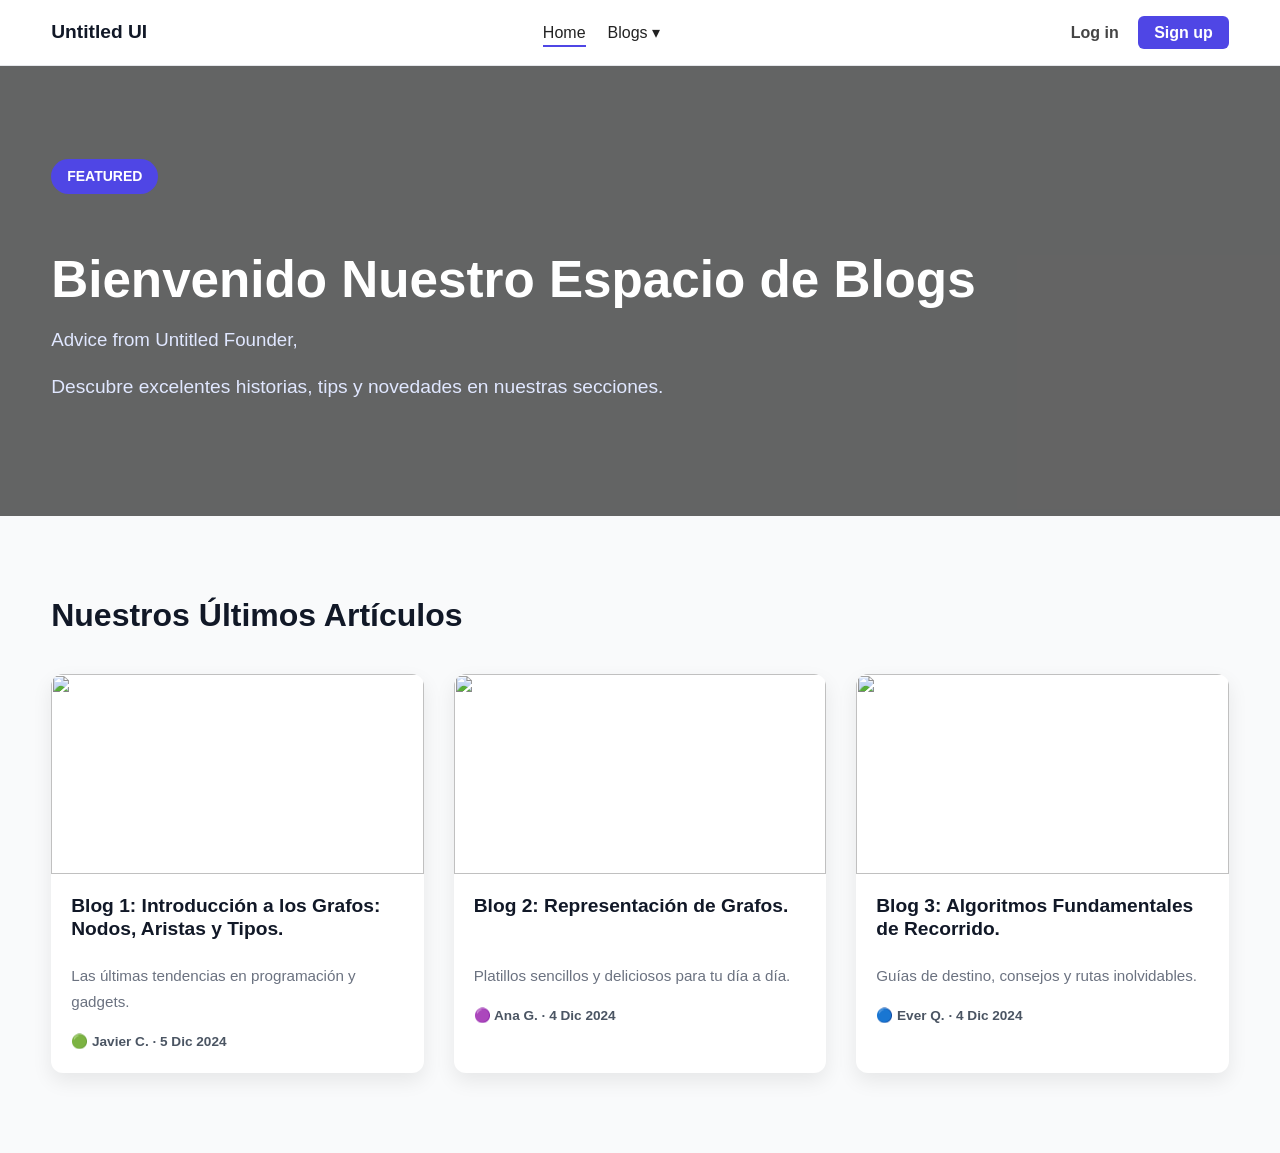
==== index.html @ 1197efa0 "proyecto blogs" ====
<!DOCTYPE html>
<html lang="es">
<head>
    <meta charset="UTF-8">
    <meta name="viewport" content="width=device-width, initial-scale=1.0">
    <title>Home – Blogs</title>
    <link rel="stylesheet" href="style.css"> 
</head>
<body>

<header class="navbar">
    <div class="nav-container">
        <div class="logo">Untitled UI</div>
        <nav>
            <ul class="nav-links">
                <li><a href="index.html" class="active">Home</a></li> 

                <li class="dropdown">
                    <a href="#">Blogs ▾</a>
                    <ul class="dropdown-menu">
                        <li><a href="blog1.html">Introducción a los Grafos</a></li>
                        <li><a href="blog2.html">Representación de Grafos</a></li>
                        <li><a href="blog3.html">Algoritmos de Recorrido</a></li>
                    </ul>
                </li>
            </ul>
        </nav>

        <div class="auth-buttons">
            <a href="#" class="login">Log in</a>
            <a href="#" class="signup">Sign up</a>
        </div>
    </div>
</header>

<section class="hero">
    <div class="hero-content">
        <span class="badge">FEATURED</span>
        <h1>Bienvenido Nuestro Espacio de Blogs</h1>
        <h3>Advice from Untitled Founder,</h3>
        <p>Descubre excelentes historias, tips y novedades en nuestras secciones.</p>
    </div>
</section>

<section class="articles">
    <h2>Nuestros Últimos Artículos</h2>

    <div class="articles-grid">

        <a href="blog1.html" class="card">
            <img src="https://images.unsplash.com/photo-1518770660439-4636190af475?auto=format&fit=crop&w=800&q=60" alt="">
            <div class="card-content">
                <h3>Blog 1: Introducción a los Grafos: Nodos, Aristas y Tipos.</h3>
                <p>Las últimas tendencias en programación y gadgets.</p>
                <span class="meta">🟢 Javier C. · 5 Dic 2024</span>
            </div>
        </a>

        <a href="blog2.html" class="card">
            <img src="https://images.unsplash.com/photo-1526378722484-c1a0a27cb1c7?auto=format&fit=crop&w=800&q=60" alt="">
            <div class="card-content">
                <h3>Blog 2: Representación de Grafos.</h3>
                <p>Platillos sencillos y deliciosos para tu día a día.</p>
                <span class="meta">🟣 Ana G. · 4 Dic 2024</span>
            </div>
        </a>

        <a href="blog3.html" class="card">
            <img src="https://images.unsplash.com/photo-1503676260728-1c00da094a0b?auto=format&fit=crop&w=800&q=60" alt="">
            <div class="card-content">
                <h3>Blog 3: Algoritmos Fundamentales de Recorrido.</h3>
                <p>Guías de destino, consejos y rutas inolvidables.</p>
                <span class="meta">🔵 Ever Q. · 4 Dic 2024</span>
            </div>
        </a>

    </div>
</section>

</body>
</html>
---- style.css ----
/* --------------------------------------------------------------------------------------- */
/* BLOG STYLESHEET - ORGANIZACIÓN PROFESIONAL                     */
/* --------------------------------------------------------------------------------------- */

/*
| TABLA DE CONTENIDO:
| 1. GLOBAL & RESET
| 2. NAVBAR & HEADER
| 3. HERO BANNER
| 4. HOME GRID (TARJETAS DE ARTÍCULOS)
| 5. BLOG TEMPLATE (PÁGINAS INTERNAS)
| 6. RESPONSIVIDAD (MEDIA QUERIES)
*/

/* --------------------------------------------------------------------------------------- */
/* 1. GLOBAL & RESET */
/* --------------------------------------------------------------------------------------- */

/* Asumiendo que 'Inter' se importa en el HTML. Si no, debe agregarse aquí: */
/* @import url('https://fonts.googleapis.com/css2?family=Inter:wght@400;600;700&display=swap'); */

body {
    font-family: 'Inter', sans-serif, Arial; 
    margin: 0;
    padding: 0;
    line-height: 1.7; 
    background-color: #f9fafb; 
    color: #374151; 
}

img {
    max-width: 100%;
    display: block;
    height: auto;
    object-fit: cover;
}

h1, h2, h3 {
    font-weight: 700;
    color: #111827; 
    line-height: 1.2;
}

/* Estilo para bloques de código o pseudocódigo */
pre {
    background-color: #eef2ff;
    border-left: 4px solid #4f46e5;
    padding: 15px;
    margin: 20px 0;
    overflow-x: auto;
    font-family: 'Courier New', monospace;
    color: #1f2937;
    border-radius: 4px;
}

/* --------------------------------------------------------------------------------------- */
/* 2. NAVBAR & HEADER */
/* --------------------------------------------------------------------------------------- */

.navbar {
    background: #fff;
    border-bottom: 1px solid #e5e7eb;
    padding: 16px 0;
    position: sticky;
    top: 0;
    z-index: 1000;
}

.nav-container {
    width: 92%;
    max-width: 1200px;
    margin: 0 auto;
    display: flex;
    justify-content: space-between;
    align-items: center;
}

.logo {
    font-size: 1.2rem;
    font-weight: 700;
    color: #111827;
}

.nav-links {
    display: flex;
    gap: 22px;
    list-style: none; /* OCULTA LAS VIÑETAS */
    padding: 0;
    margin: 0;
}

.nav-links a {
    text-decoration: none; /* ELIMINA EL SUBRAYADO */
    color: #222;
    font-weight: 500;
    padding: 5px 0;
    transition: color 0.2s;
}

.nav-links a:hover {
    color: #4f46e5;
}

.nav-links a.active {
    border-bottom: 2px solid #4f46e5;
    padding-bottom: 4px;
}

/* Dropdown */
.dropdown {
    position: relative;
}

.dropdown-menu {
    display: none; /* CRÍTICO: OCULTAR POR DEFECTO */
    position: absolute;
    top: 28px;
    left: 0; /* CRÍTICO: Asegura que el menú inicie en el borde de "Blogs" */
    background: white;
    padding: 10px 0;
    border-radius: 6px;
    border: 1px solid #ddd;
    list-style: none;
    width: 230px;
    box-shadow: 0 4px 12px rgba(0, 0, 0, 0.1);
    z-index: 1001; /* CRÍTICO: Para que esté sobre otros elementos */
}

.dropdown:hover .dropdown-menu {
    display: block;
}

.dropdown-menu li a {
    padding: 10px 15px;
    display: block;
    color: #374151;
}

.dropdown-menu li a:hover {
    background-color: #f3f4f6;
    color: #4f46e5;
}

/* Botones de Autenticación */
.auth-buttons a {
    margin-left: 15px;
    text-decoration: none;
    font-weight: 600;
    color: #444;
}

.auth-buttons .signup {
    background-color: #4f46e5;
    color: white;
    padding: 8px 16px;
    border-radius: 6px;
    transition: background-color 0.3s;
}

.auth-buttons .signup:hover {
    background-color: #4338ca;
}


/* --------------------------------------------------------------------------------------- */
/* 3. HERO BANNER */
/* --------------------------------------------------------------------------------------- */

.hero {
    background: url('https://images.unsplash.com/photo-1550592704-6c36ce8b25df?auto=format&fit=crop&w=1600&q=80') center/cover no-repeat; 
    height: 450px; 
    display: flex;
    align-items: center;
    color: white;
    position: relative;
}

.hero::before {
    content: "";
    position: absolute;
    inset: 0;
    background: rgba(0, 0, 0, 0.6); 
}

.hero-content {
    position: relative;
    width: 92%;
    max-width: 1200px;
    margin: 0 auto;
}

.hero h1 {
    font-size: 3.2rem;
    margin-bottom: 10px;
    color: white; /* Asegura el color blanco */
}

.hero h3 {
    color: #e0e7ff; 
    font-weight: 400;
}

.hero p {
    font-size: 1.2rem;
    max-width: 700px;
    color: #e0e7ff;
}

.badge {
    background: #4f46e5;
    padding: 6px 16px;
    border-radius: 20px;
    font-size: 14px;
    font-weight: 600;
    display: inline-block;
    margin-bottom: 12px;
}

/* --------------------------------------------------------------------------------------- */
/* 4. HOME GRID (TARJETAS DE ARTÍCULOS) */
/* --------------------------------------------------------------------------------------- */

.articles {
    width: 92%;
    max-width: 1200px;
    margin: 80px auto;
}

.articles h2 {
    font-size: 2rem;
    margin-bottom: 40px;
}

.articles-grid {
    display: grid;
    grid-template-columns: repeat(3, 1fr);
    gap: 30px; 
}

.card {
    background: white;
    border-radius: 12px;
    box-shadow: 0 8px 20px rgba(0,0,0,0.08); 
    text-decoration: none;
    color: #333;
    overflow: hidden;
    transition: transform .3s ease, box-shadow .3s ease;
}

.card:hover {
    transform: translateY(-8px); 
    box-shadow: 0 12px 25px rgba(0,0,0,0.12);
}

.card img {
    height: 200px;
    width: 100%;
    object-fit: cover;
}

.card-content {
    padding: 20px;
}

.card-content h3 {
    font-size: 1.2rem;
    margin-top: 0;
    min-height: 50px; 
}

.card-content p {
    color: #6b7280;
    font-size: 0.95rem;
}

.meta {
    display: block;
    margin-top: 15px;
    color: #4b5563;
    font-size: 0.85rem;
    font-weight: 600;
}

/* --------------------------------------------------------------------------------------- */
/* 5. BLOG TEMPLATE (PÁGINAS INTERNAS) */
/* --------------------------------------------------------------------------------------- */

.blog-header {
    background-color: #e0e7ff;
    padding: 60px 0 40px 0;
    text-align: center;
}

.blog-hero-container {
    width: 92%;
    max-width: 900px;
    margin: 0 auto;
}

.blog-hero-container h1 {
    font-size: 2.5rem;
    margin: 0 0 10px 0;
    color: #1f2937;
}

.blog-hero-container .hero-meta {
    color: #4b5563;
    font-size: 1rem;
    font-weight: 600;
}

.breadcrumb {
    width: 92%;
    max-width: 900px;
    margin: 20px auto;
    color: #6b7280;
    font-size: 0.9rem;
}

.breadcrumb a {
    text-decoration: none;
    color: #4f46e5;
}
.breadcrumb span {
    color: #1f2937;
}

.blog-wrapper {
    width: 92%;
    max-width: 900px;
    margin: 0 auto 60px auto;
}

.blog-image img {
    width: 100%;
    height: 350px;
    border-radius: 12px;
    margin-bottom: 40px;
    box-shadow: 0 4px 10px rgba(0,0,0,0.1);
}

.blog-content {
    background: transparent; 
    padding: 0;
    box-shadow: none;
}

.blog-content h2 {
    font-size: 1.8rem;
    margin-top: 40px;
    padding-bottom: 5px;
    border-bottom: 1px solid #e5e7eb;
}

.blog-content h3 {
    font-size: 1.4rem;
    margin-top: 30px;
    color: #4f46e5;
}

.blog-content p {
    margin-bottom: 20px;
    font-size: 1.1rem; 
}

.blog-content ul {
    list-style: disc;
    padding-left: 25px;
}

/* Botones al final del blog */
.blog-actions {
    margin-top: 50px;
    padding-top: 30px;
    border-top: 1px solid #e5e7eb;
}

.back-button {
    display: inline-block;
    padding: 10px 20px;
    background: #4f46e5;
    color: white;
    text-decoration: none;
    border-radius: 8px;
    font-size: 1rem;
    font-weight: 600;
    transition: background-color 0.3s;
}

.back-button:hover {
    background-color: #4338ca;
}

/* --------------------------------------------------------------------------------------- */
/* 6. RESPONSIVIDAD (MEDIA QUERIES) */
/* --------------------------------------------------------------------------------------- */

@media (max-width: 768px) {
    /* Ocultamos los enlaces de navegación y botones de auth para simplificar el menú en móvil */
    .nav-links, .auth-buttons {
        display: none; 
    }
    .nav-container {
        justify-content: center; /* Centramos el logo */
    }
    .articles-grid {
        grid-template-columns: 1fr; /* Una columna en móvil */
    }
    .hero {
        height: 300px;
    }
    .hero-content {
        margin: 0 20px; /* Reducimos el margen lateral */
        text-align: center;
    }
    .hero h1 {
        font-size: 2.2rem;
    }
    .blog-hero-container h1 {
        font-size: 2rem;
    }
    .blog-image img {
        height: 250px; /* Reducimos la altura de la imagen del blog */
    }
}
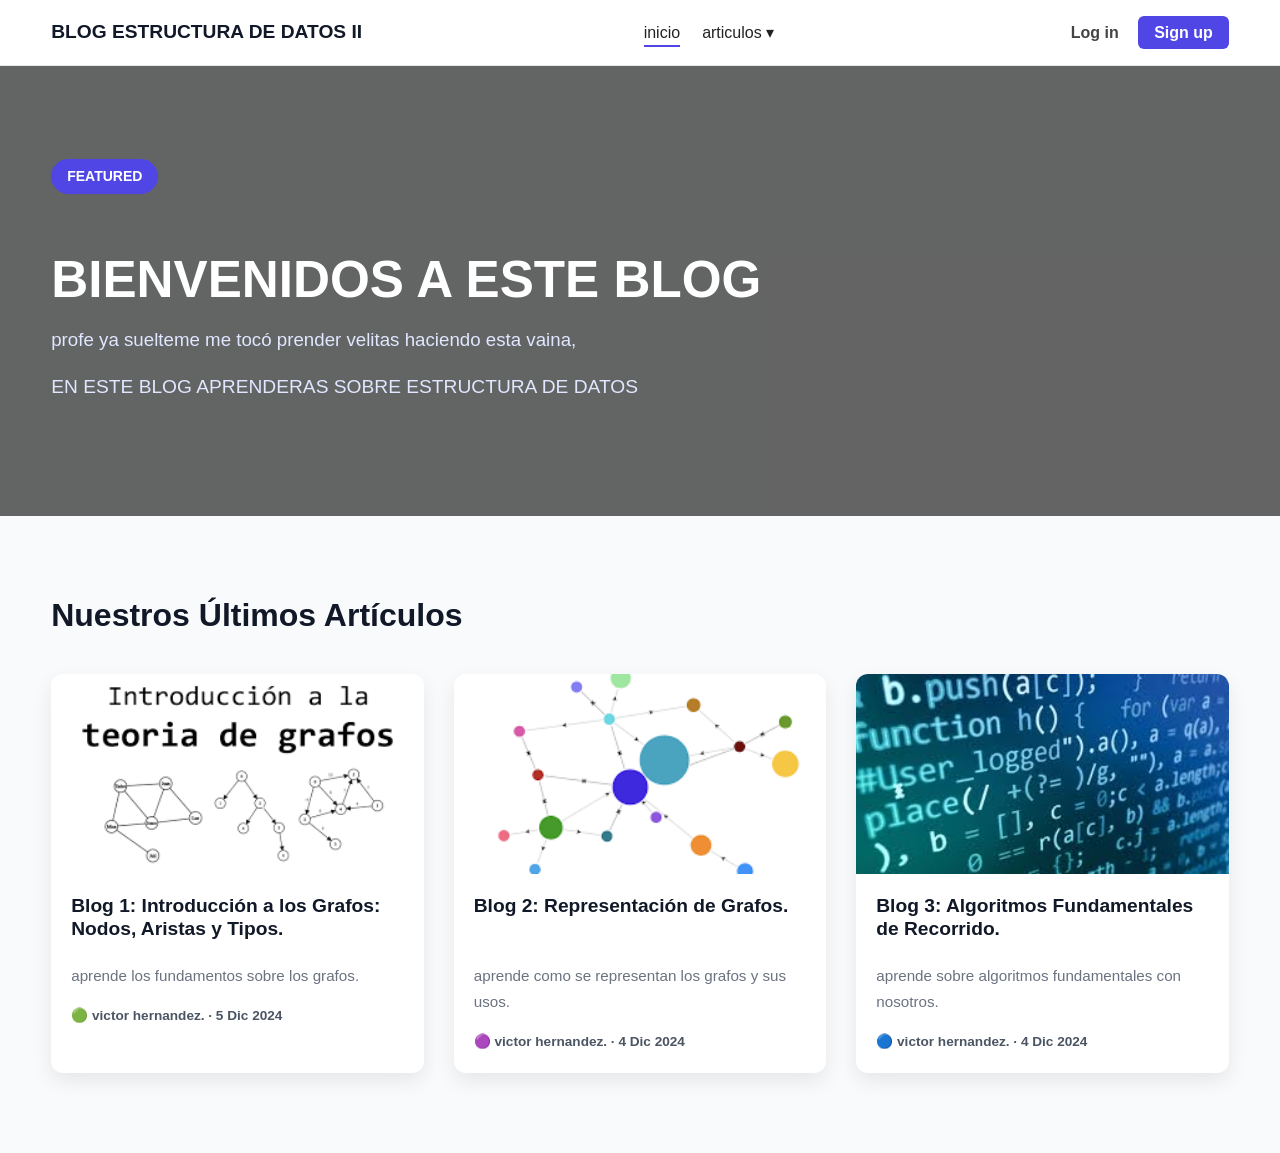
==== commit 52d34f5f: "Edité el index.html" ====
--- a/index.html
+++ b/index.html
@@ -10,13 +10,13 @@
 
 <header class="navbar">
     <div class="nav-container">
-        <div class="logo">Untitled UI</div>
+        <div class="logo">BLOG ESTRUCTURA DE DATOS II</div>
         <nav>
             <ul class="nav-links">
-                <li><a href="index.html" class="active">Home</a></li> 
+                <li><a href="index.html" class="active">inicio</a></li> 
 
                 <li class="dropdown">
-                    <a href="#">Blogs ▾</a>
+                    <a href="#">articulos ▾</a>
                     <ul class="dropdown-menu">
                         <li><a href="blog1.html">Introducción a los Grafos</a></li>
                         <li><a href="blog2.html">Representación de Grafos</a></li>
@@ -36,9 +36,9 @@
 <section class="hero">
     <div class="hero-content">
         <span class="badge">FEATURED</span>
-        <h1>Bienvenido Nuestro Espacio de Blogs</h1>
-        <h3>Advice from Untitled Founder,</h3>
-        <p>Descubre excelentes historias, tips y novedades en nuestras secciones.</p>
+        <h1>BIENVENIDOS A ESTE BLOG</h1>
+        <h3>profe ya suelteme me tocó prender velitas haciendo esta vaina,</h3>
+        <p>EN ESTE BLOG APRENDERAS SOBRE ESTRUCTURA DE DATOS</p>
     </div>
 </section>
 
@@ -48,29 +48,29 @@
     <div class="articles-grid">
 
         <a href="blog1.html" class="card">
-            <img src="https://images.unsplash.com/photo-1518770660439-4636190af475?auto=format&fit=crop&w=800&q=60" alt="">
+            <img src="[data-uri]" alt="">
             <div class="card-content">
                 <h3>Blog 1: Introducción a los Grafos: Nodos, Aristas y Tipos.</h3>
-                <p>Las últimas tendencias en programación y gadgets.</p>
-                <span class="meta">🟢 Javier C. · 5 Dic 2024</span>
+                <p>aprende los fundamentos sobre los grafos.</p>
+                <span class="meta">🟢 victor hernandez. · 5 Dic 2024</span>
             </div>
         </a>
 
         <a href="blog2.html" class="card">
-            <img src="https://images.unsplash.com/photo-1526378722484-c1a0a27cb1c7?auto=format&fit=crop&w=800&q=60" alt="">
+            <img src="[data-uri]" alt="">
             <div class="card-content">
                 <h3>Blog 2: Representación de Grafos.</h3>
-                <p>Platillos sencillos y deliciosos para tu día a día.</p>
-                <span class="meta">🟣 Ana G. · 4 Dic 2024</span>
+                <p>aprende como se representan los grafos y sus usos.</p>
+                <span class="meta">🟣 victor hernandez. · 4 Dic 2024</span>
             </div>
         </a>
 
         <a href="blog3.html" class="card">
-            <img src="https://images.unsplash.com/photo-1503676260728-1c00da094a0b?auto=format&fit=crop&w=800&q=60" alt="">
+            <img src="[data-uri]" alt="">
             <div class="card-content">
                 <h3>Blog 3: Algoritmos Fundamentales de Recorrido.</h3>
-                <p>Guías de destino, consejos y rutas inolvidables.</p>
-                <span class="meta">🔵 Ever Q. · 4 Dic 2024</span>
+                <p>aprende sobre algoritmos fundamentales con nosotros.</p>
+                <span class="meta">🔵 victor hernandez. · 4 Dic 2024</span>
             </div>
         </a>
 
